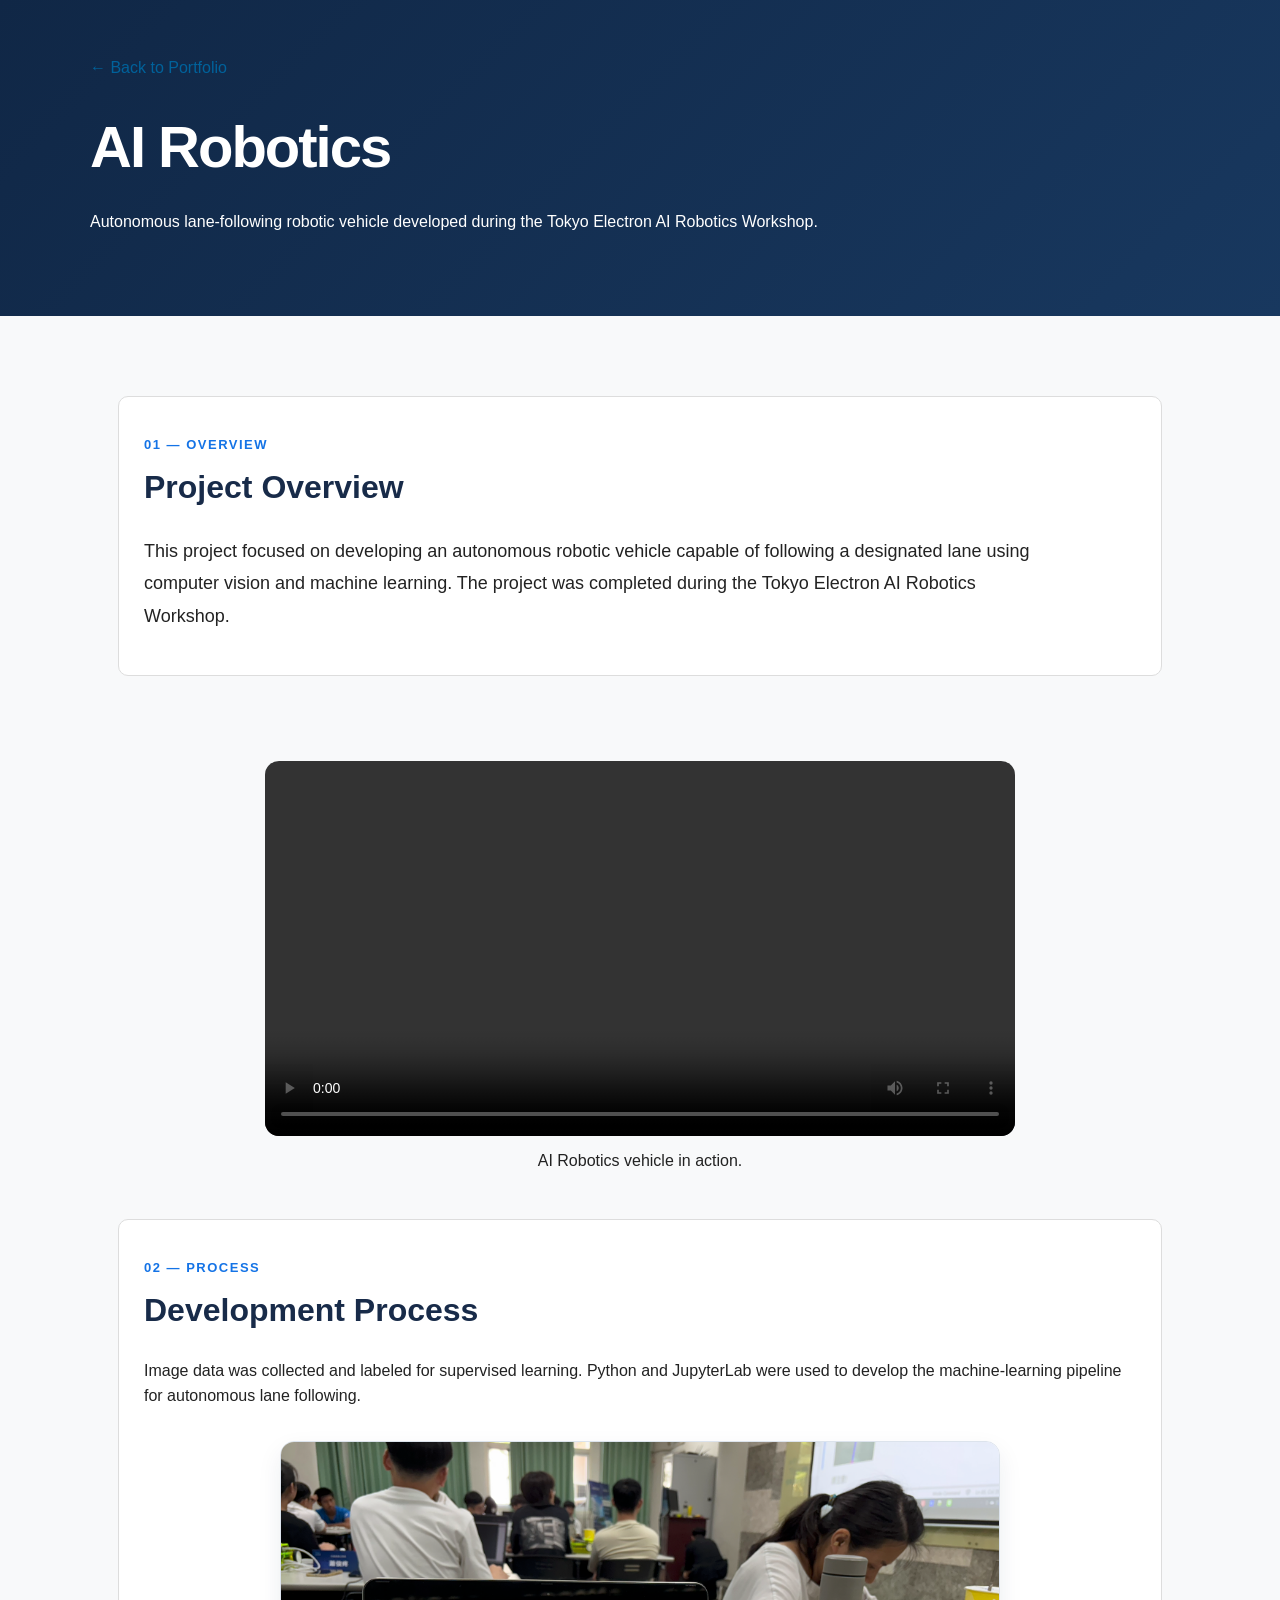
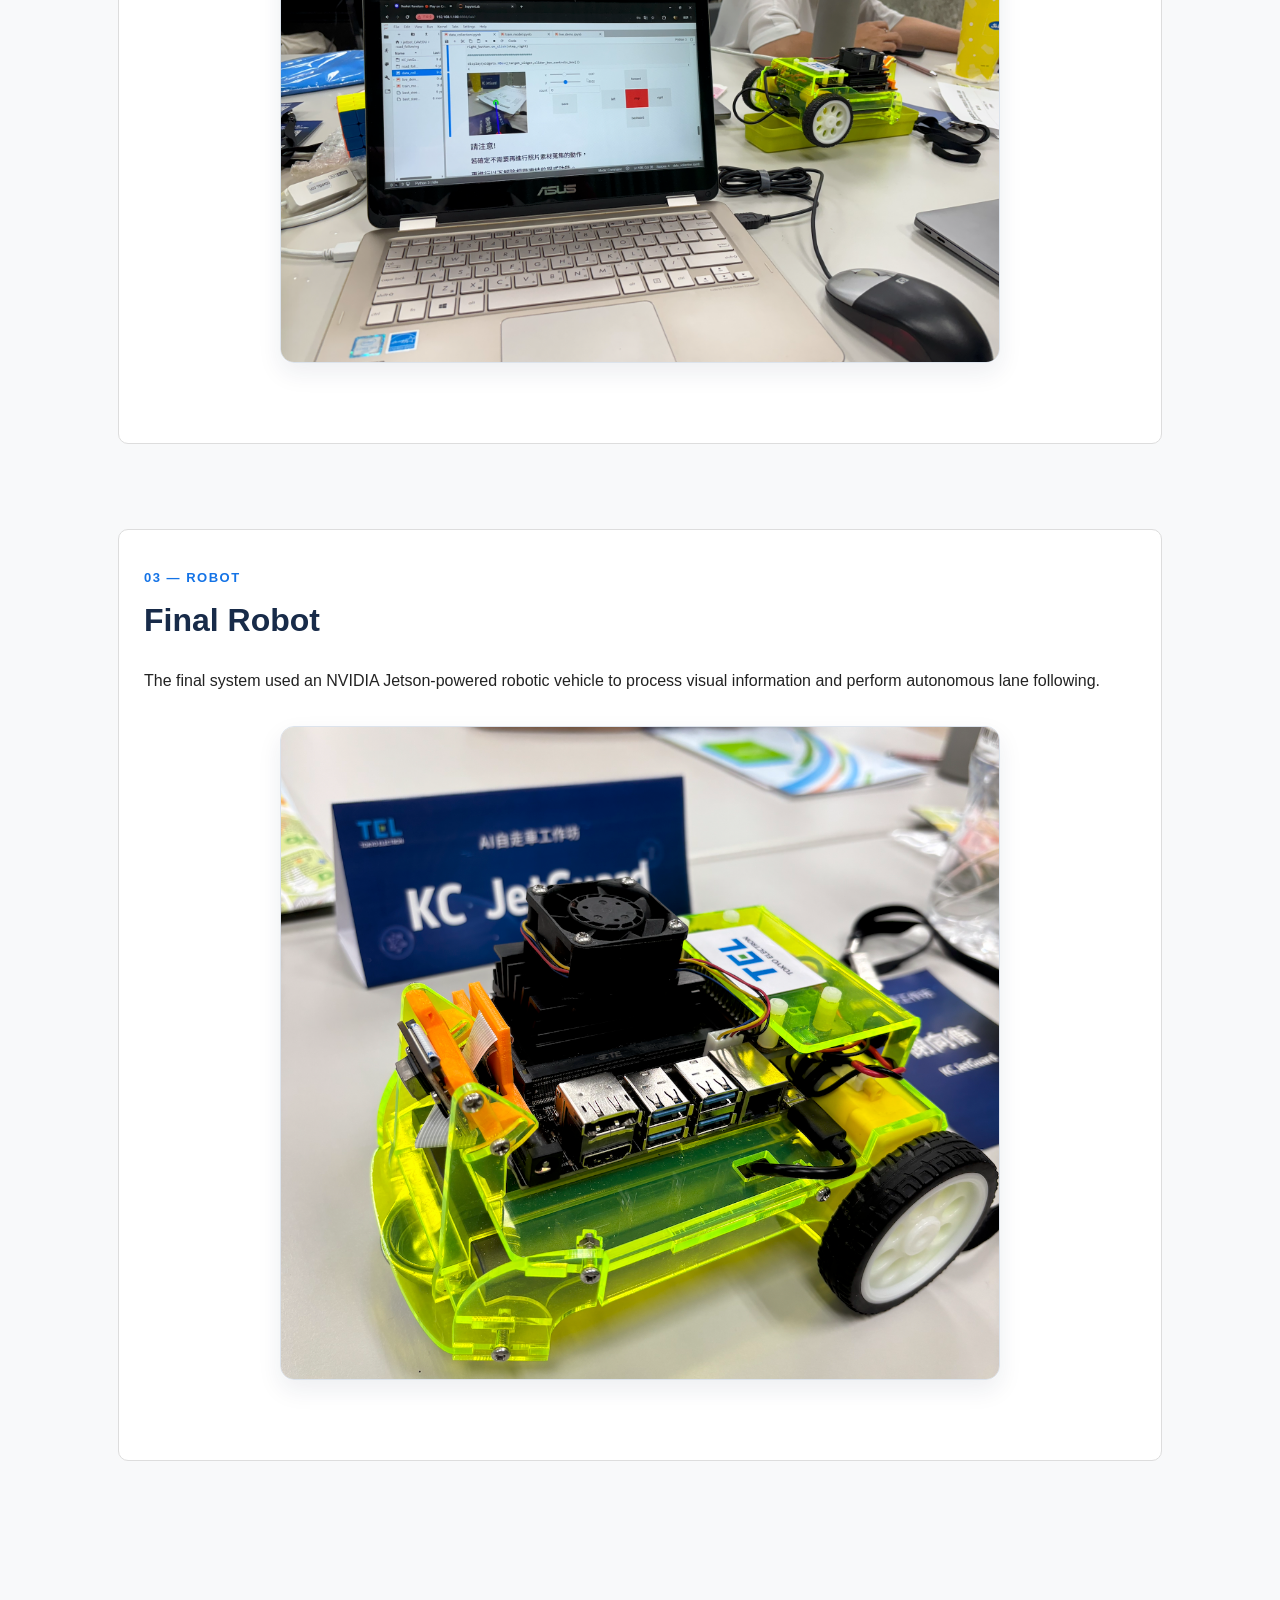
==== ai-robotics.html @ eae04589 "Add AI Robotics project HTML page This HTML file outlines the AI Robotics project, detailing its ove" ====
<!DOCTYPE html>
<html lang="en">

<head>
    <meta charset="UTF-8">
    <meta name="viewport" content="width=device-width, initial-scale=1.0">

    <title>AI Robotics | Tzu-Yu Huang</title>

    <link rel="stylesheet" href="style.css">
</head>

<body>

<header class="project-hero">
    <div class="hero-content">
        <a href="index.html">← Back to Portfolio</a>

        <h1>AI Robotics</h1>

        <p>
            Autonomous lane-following robotic vehicle developed during
            the Tokyo Electron AI Robotics Workshop.
        </p>
    </div>
</header>


<main class="project-page">

    <!-- OVERVIEW -->
    <section class="project-section">

        <p class="section-label">01 — OVERVIEW</p>

        <h2>Project Overview</h2>

        <p class="lead-text">
            This project focused on developing an autonomous robotic vehicle
            capable of following a designated lane using computer vision
            and machine learning. The project was completed during the
            Tokyo Electron AI Robotics Workshop.
        </p>

    </section>


    <!-- VIDEO -->
    <div class="project-video">

        <video controls playsinline preload="metadata">
            <source src="demo2.mov" type="video/quicktime">
            Your browser does not support the video tag.
        </video>

        <p class="media-caption">
            AI Robotics vehicle in action.
        </p>

    </div>


    <!-- PROCESS -->
    <section class="project-section">

        <p class="section-label">02 — PROCESS</p>

        <h2>Development Process</h2>

        <p>
            Image data was collected and labeled for supervised learning.
            Python and JupyterLab were used to develop the machine-learning
            pipeline for autonomous lane following.
        </p>

        <div class="project-image">
            <img src="process.png" alt="AI Robotics development process">
        </div>

    </section>


    <!-- PROTOTYPE -->
    <section class="project-section">

        <p class="section-label">03 — ROBOT</p>

        <h2>Final Robot</h2>

        <p>
            The final system used an NVIDIA Jetson-powered robotic vehicle
            to process visual information and perform autonomous lane following.
        </p>

        <div class="project-image">
            <img src="bot.png" alt="AI Robotics autonomous vehicle">
        </div>

    </section>

</main>

</body>
</html>
---- style.css ----
* {
    box-sizing: border-box;
}

body {
    margin: 0;
    font-family: Arial, Helvetica, sans-serif;
    background-color: #f8f9fa;
    color: #222;
    line-height: 1.6;
}

header {
    background-color: #182b49;
    color: white;
    padding: 70px 10%;
}

header h1 {
    font-size: 48px;
    margin: 0;
}

header h2 {
    font-size: 22px;
    font-weight: normal;
    margin-top: 10px;
}

main {
    max-width: 1100px;
    margin: auto;
    padding: 50px 30px;
}

h2 {
    color: #182b49;
    margin-top: 45px;
}

h3 {
    margin-bottom: 5px;
}

section {
    background-color: white;
    padding: 25px;
    margin: 20px 0;
    border-radius: 10px;
    border: 1px solid #ddd;
}

section:hover {
    transform: translateY(-3px);
    transition: 0.2s;
}

a {
    color: #00629b;
    text-decoration: none;
}

a:hover {
    text-decoration: underline;
}

.project-image {
    width: 100%;
    max-width: 1100px;
    height: auto;
    display: block;
    margin: 30px auto 50px auto;
    border-radius: 12px;
}

/* =========================================
   PALM RACER PROJECT PAGE
   ========================================= */

.project-page {
    max-width: 1100px;
    margin: 0 auto;
    padding: 60px 28px 100px;
}


/* HERO */

.project-hero {
    background: linear-gradient(135deg, #102746, #18385f);
    color: white;
    padding: 55px 30px 65px;
}

.hero-content {
    max-width: 1100px;
    margin: 0 auto;
}

.project-hero h1 {
    font-size: 58px;
    margin: 20px 0 8px;
    letter-spacing: -2px;
}

.project-hero h2 {
    color: #dbeafe;
    margin: 0 0 22px;
    font-size: 23px;
}

.hero-description {
    max-width: 650px;
    font-size: 18px;
    line-height: 1.7;
    color: #d7e3f4;
}

.back-link {
    color: #a9d4ff;
    font-weight: 600;
}

.back-link:hover {
    color: white;
}


/* TECH TAGS */

.tech-tags {
    display: flex;
    flex-wrap: wrap;
    gap: 10px;
    margin: 20px 0;
}

.tech-tags span {
    background: rgba(255, 255, 255, 0.12);
    border: 1px solid rgba(255, 255, 255, 0.16);
    padding: 7px 14px;
    border-radius: 100px;
    font-size: 14px;
}


/* SECTIONS */

.project-section {
    margin-bottom: 85px;
}

.project-section h2 {
    margin-top: 6px;
    margin-bottom: 22px;
    font-size: 32px;
    color: #182b49;
}

.section-label {
    color: #1473e6;
    font-size: 13px;
    font-weight: 800;
    letter-spacing: 1.5px;
    margin-bottom: 5px;
}

.lead-text {
    font-size: 18px;
    line-height: 1.8;
    max-width: 900px;
}


/* PROCESS */

.process-card {
    display: flex;
    align-items: center;
    justify-content: space-between;
    flex-wrap: wrap;
    gap: 15px;

    background: white;
    border: 1px solid #dce3ec;
    border-radius: 16px;
    padding: 28px;

    margin: 25px 0 35px;
}

.process-card span {
    font-weight: 600;
}

.process-card strong {
    color: #1473e6;
    font-size: 22px;
}


/* IMPORTANT: FIX HUGE IMAGES */

.project-image {
    max-width: 720px;
    margin: 32px auto 55px;
}

.project-image img {
    display: block;
    width: 100%;
    height: auto;
    margin: 0 auto;
    border-radius: 14px;
    border: 1px solid #dce3ec;
    box-shadow: 0 10px 25px rgba(24, 43, 73, 0.08);
}
.project-image figcaption {
    text-align: center;
    color: #65758b;
    font-size: 13px;
    margin-top: 10px;
}

/* HARDWARE / SOFTWARE */

.two-column {
    display: grid;
    grid-template-columns: 1fr 1fr;
    gap: 24px;
    margin: 30px 0;
}

.info-card {
    background: white;
    border: 1px solid #dce3ec;
    border-radius: 16px;
    padding: 28px;
}

.info-card h3 {
    color: #182b49;
    margin-top: 0;
    font-size: 21px;
}

.info-card li {
    margin-bottom: 10px;
    line-height: 1.5;
}


/* CONTRIBUTION */

.contribution-grid {
    display: grid;
    grid-template-columns: repeat(3, 1fr);
    gap: 20px;
}

.mini-card {
    background: white;
    border: 1px solid #dce3ec;
    border-radius: 16px;
    padding: 25px;

    transition: transform 0.2s ease,
                box-shadow 0.2s ease;
}

.mini-card:hover {
    transform: translateY(-5px);
    box-shadow: 0 12px 28px rgba(24, 43, 73, 0.10);
}

.mini-card > span {
    font-size: 28px;
}

.mini-card h3 {
    color: #182b49;
    margin-bottom: 8px;
}

.mini-card p {
    color: #53657a;
    line-height: 1.6;
}


/* ENGINEERING HIGHLIGHT */

.highlight-box {
    margin-top: 30px;
    padding: 28px 32px;

    background: #eef6ff;
    border-left: 5px solid #1473e6;
    border-radius: 0 14px 14px 0;
}

.highlight-box strong {
    color: #182b49;
    font-size: 20px;
}

.highlight-box p {
    margin-bottom: 0;
    line-height: 1.7;
}


/* RESULT */

.result-section {
    border-top: 1px solid #dce3ec;
    padding-top: 50px;
}

.result-card {
    display: flex;
    gap: 22px;
    align-items: center;

    background: linear-gradient(135deg, #eef6ff, #ffffff);

    border: 1px solid #cfe1f6;
    border-radius: 18px;

    padding: 30px;
}

.result-icon {
    min-width: 55px;
    height: 55px;

    display: flex;
    align-items: center;
    justify-content: center;

    border-radius: 50%;

    background: #1473e6;
    color: white;

    font-size: 28px;
    font-weight: bold;
}

.result-card h3 {
    margin: 0 0 7px;
    color: #1473e6;
}

.result-card p {
    margin: 0;
    line-height: 1.6;
}


/* MOBILE */

@media (max-width: 750px) {

    .project-hero h1 {
        font-size: 42px;
    }

    .two-column,
    .contribution-grid {
        grid-template-columns: 1fr;
    }

    .process-card {
        flex-direction: column;
        align-items: flex-start;
    }

    .process-card strong {
        transform: rotate(90deg);
        margin-left: 20px;
    }

    .project-page {
        padding: 40px 20px 70px;
    }
}

/* Palm Racer demo video */
.project-video {
    max-width: 750px;
    margin: 45px auto;
}

.project-video video {
    width: 100%;
    height: auto;
    display: block;
    border-radius: 14px;
}

.project-video .media-caption {
    margin-top: 12px;
    text-align: center;
}
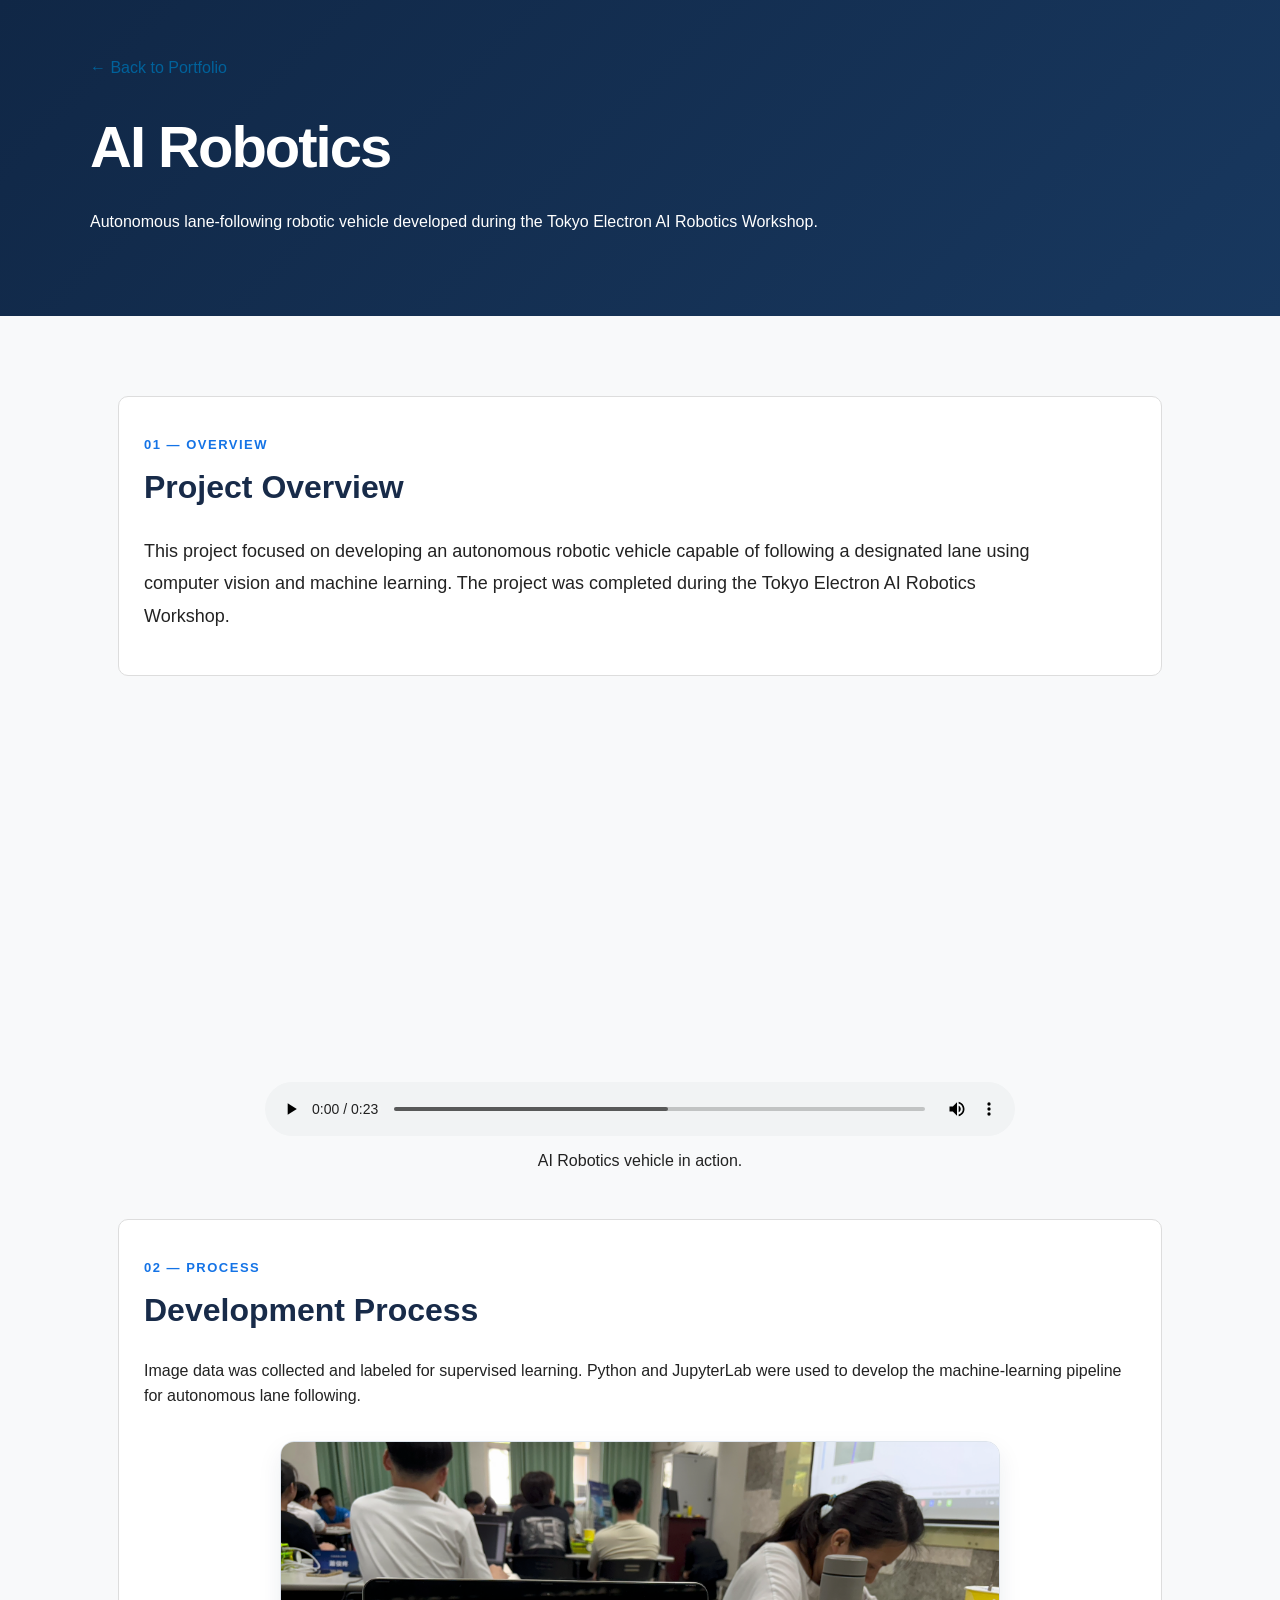
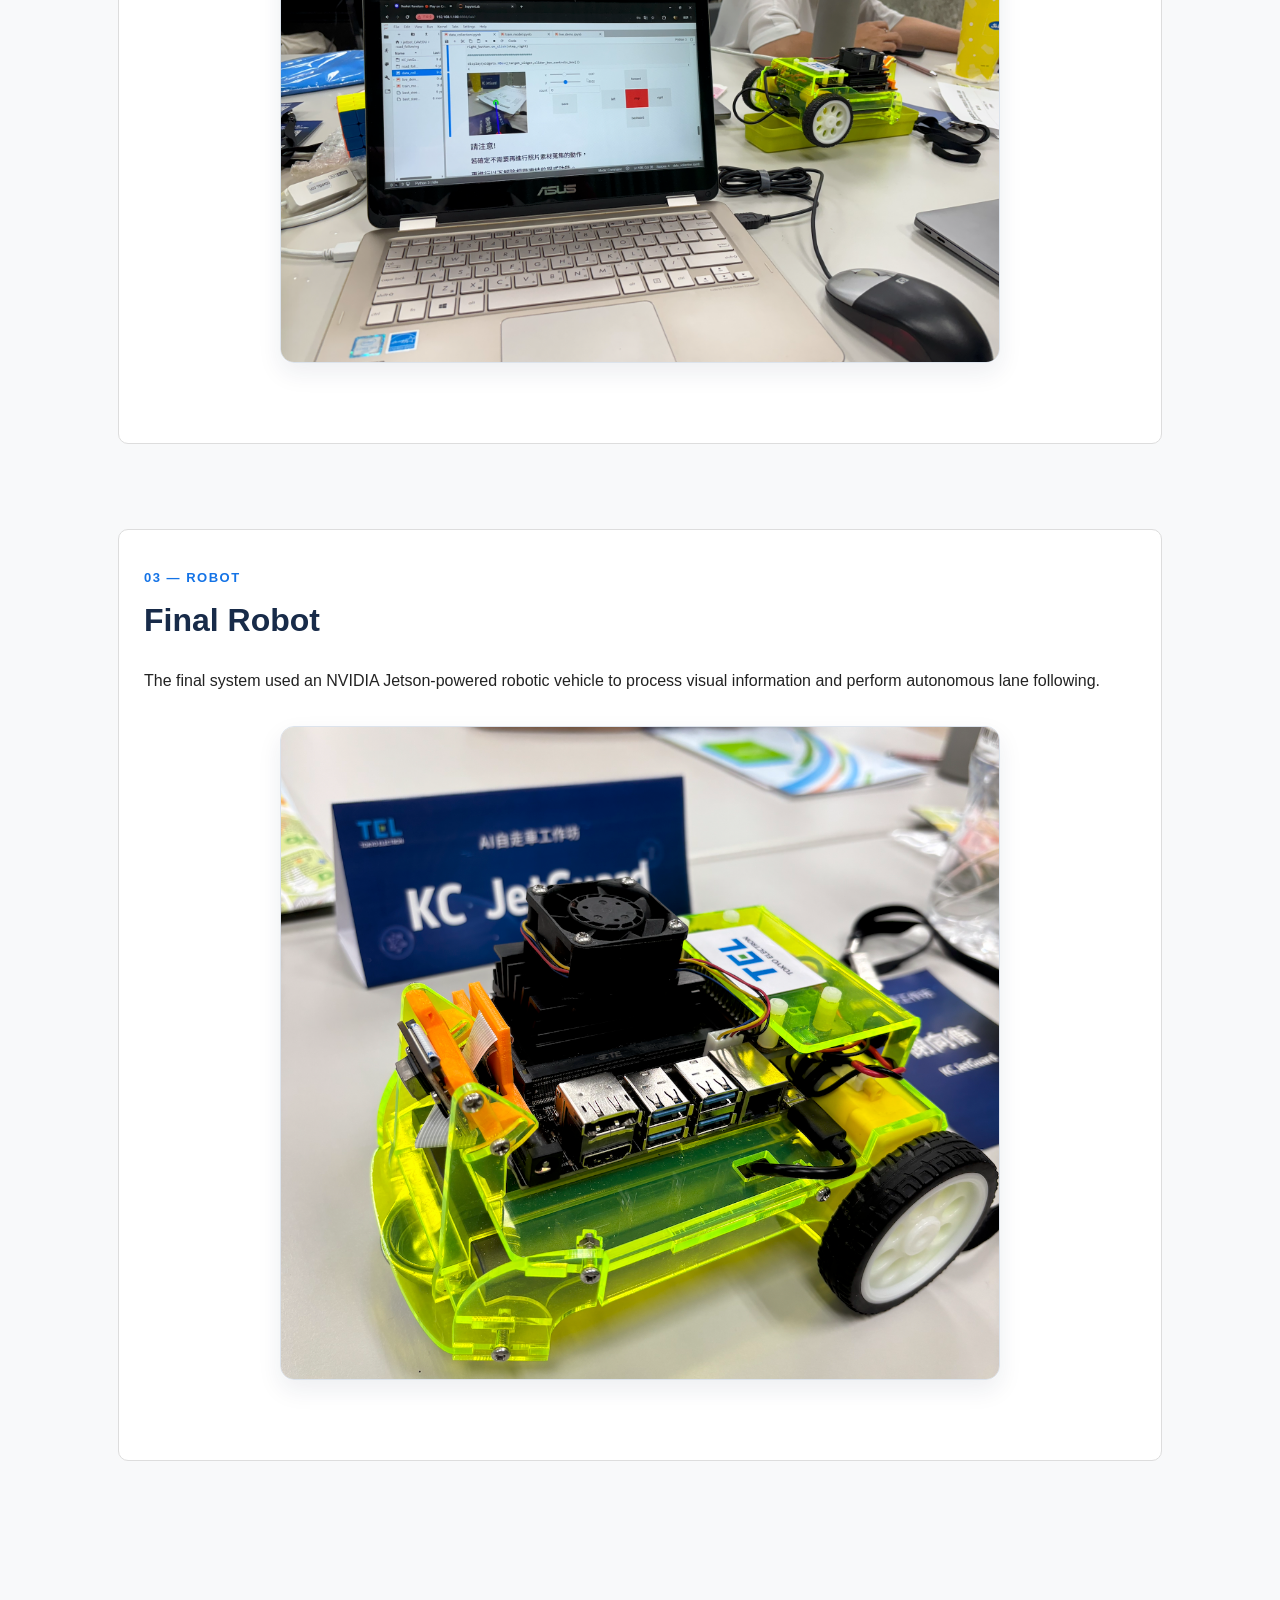
==== commit 0ae5f345: "Update ai-robotics.html" ====
--- a/ai-robotics.html
+++ b/ai-robotics.html
@@ -49,7 +49,7 @@
     <div class="project-video">
 
         <video controls playsinline preload="metadata">
-            <source src="demo2.mov" type="video/quicktime">
+            <source src="demo2.mp4.m4v" type="video/mp4">
             Your browser does not support the video tag.
         </video>
 
